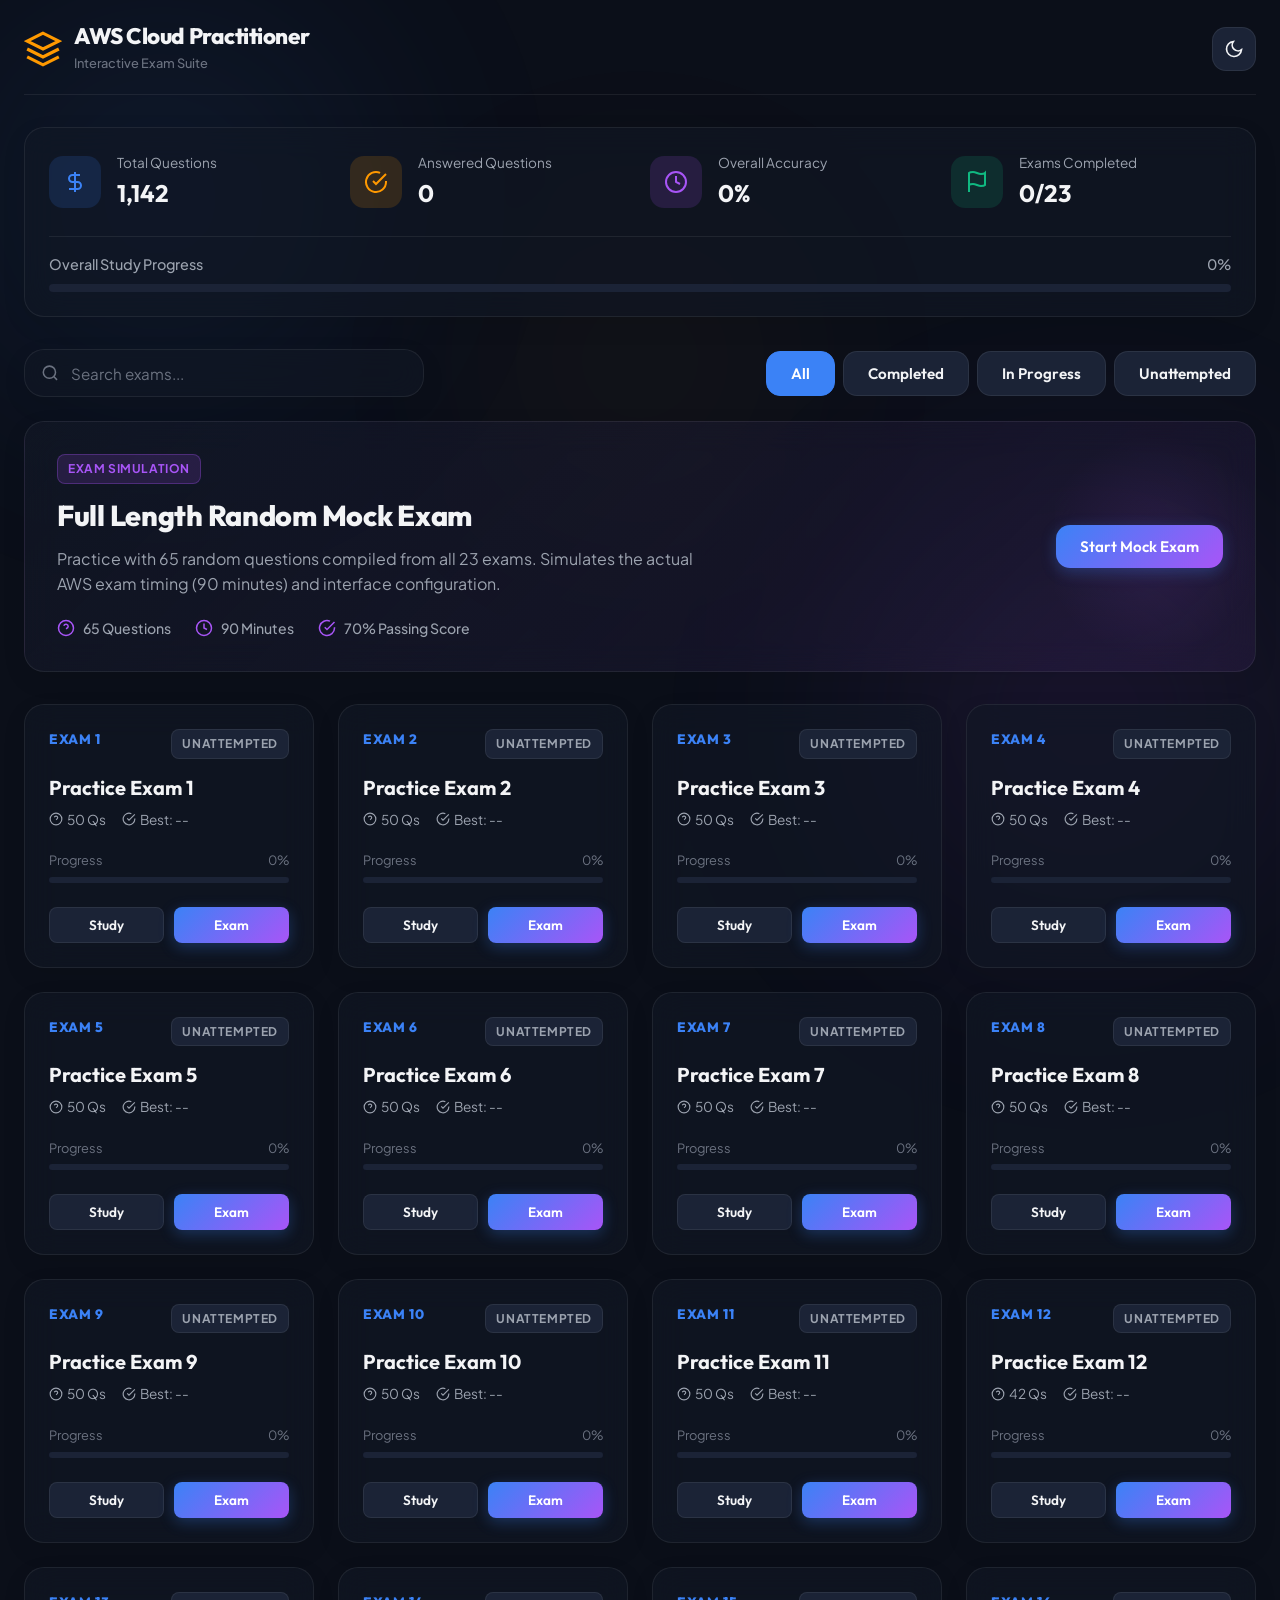
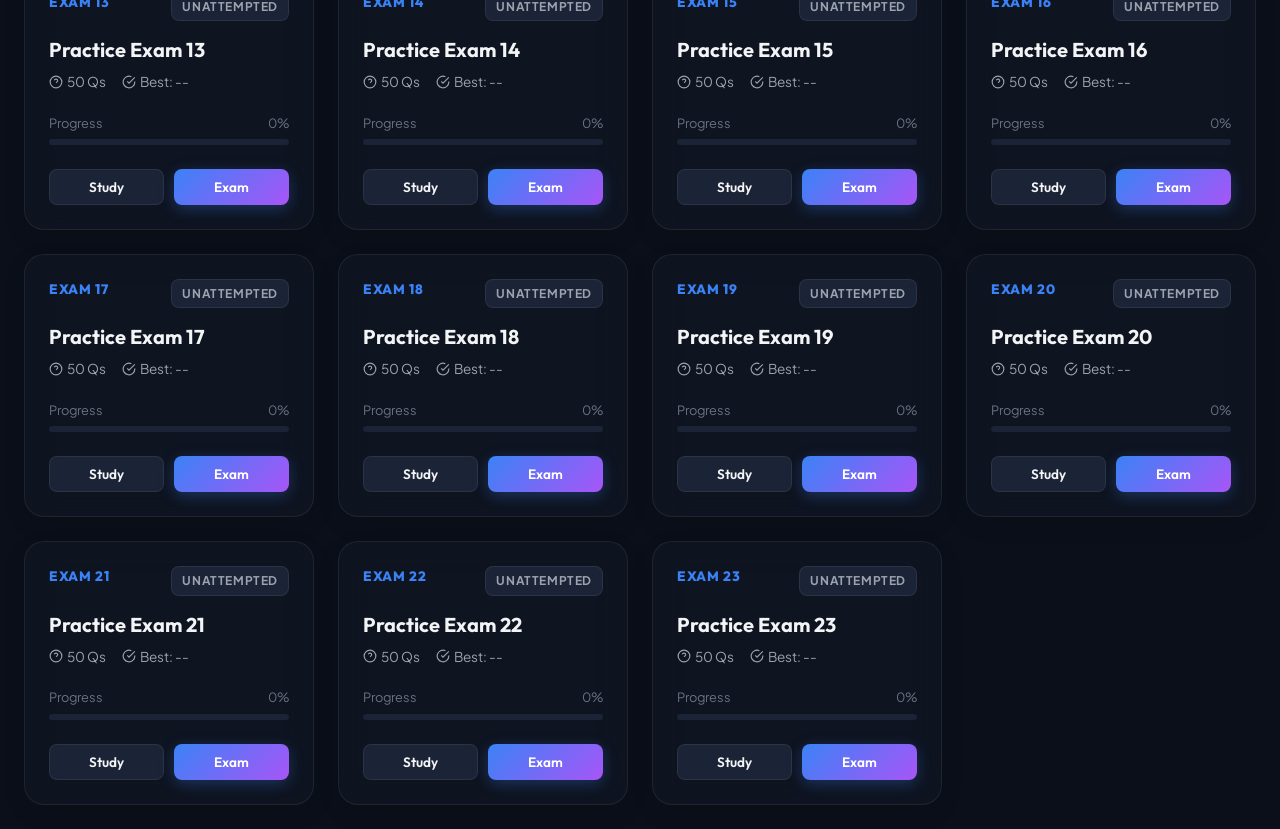
==== interactive-app/index.html @ 1d29c240 "first commit" ====
<!DOCTYPE html>
<html lang="en">
<head>
  <meta charset="UTF-8">
  <meta name="viewport" content="width=device-width, initial-scale=1.0">
  <title>AWS Cloud Practitioner Interactive Practice Exams</title>
  <link rel="preconnect" href="https://fonts.googleapis.com">
  <link rel="preconnect" href="https://fonts.gstatic.com" crossorigin>
  <link href="https://fonts.googleapis.com/css2?family=Plus+Jakarta+Sans:wght@300;400;500;600;700;800&family=Outfit:wght@300;400;500;600;700;800&display=swap" rel="stylesheet">
  <link rel="stylesheet" href="style.css">
</head>
<body class="dark-theme">
  <!-- Dynamic Gradient Background Effects -->
  <div class="bg-glow bg-glow-1"></div>
  <div class="bg-glow bg-glow-2"></div>
  <div class="bg-glow bg-glow-3"></div>

  <!-- Main Container -->
  <div class="app-container">
    
    <!-- HEADER -->
    <header class="app-header">
      <div class="header-logo" id="header-logo-btn">
        <svg class="logo-icon" viewBox="0 0 24 24" fill="none" stroke="currentColor" stroke-width="2">
          <path d="M12 2L2 7l10 5 10-5-10-5zM2 17l10 5 10-5M2 12l10 5 10-5"/>
        </svg>
        <div class="logo-text">
          <h1>AWS Cloud Practitioner</h1>
          <span>Interactive Exam Suite</span>
        </div>
      </div>

      <div class="header-controls">
        <button id="theme-toggle" class="btn-icon" aria-label="Toggle Theme">
          <svg class="sun-icon" viewBox="0 0 24 24" fill="none" stroke="currentColor" stroke-width="2">
            <circle cx="12" cy="12" r="5"></circle>
            <line x1="12" y1="1" x2="12" y2="3"></line>
            <line x1="12" y1="21" x2="12" y2="23"></line>
            <line x1="4.22" y1="4.22" x2="5.64" y2="5.64"></line>
            <line x1="18.36" y1="18.36" x2="19.78" y2="19.78"></line>
            <line x1="1" y1="12" x2="3" y2="12"></line>
            <line x1="21" y1="12" x2="23" y2="12"></line>
            <line x1="4.22" y1="19.78" x2="5.64" y2="18.36"></line>
            <line x1="18.36" y1="5.64" x2="19.78" y2="4.22"></line>
          </svg>
          <svg class="moon-icon" viewBox="0 0 24 24" fill="none" stroke="currentColor" stroke-width="2">
            <path d="M21 12.79A9 9 0 1 1 11.21 3 7 7 0 0 0 21 12.79z"></path>
          </svg>
        </button>
      </div>
    </header>

    <!-- DASHBOARD VIEW -->
    <main id="dashboard-view" class="view-panel active">
      <!-- Global Progress & Stats -->
      <section class="stats-overview glass-panel">
        <div class="stats-grid">
          <div class="stat-card">
            <div class="stat-icon-wrapper blue">
              <svg viewBox="0 0 24 24" fill="none" stroke="currentColor" stroke-width="2">
                <path d="M12 2v20M17 5H9.5a3.5 3.5 0 0 0 0 7h5a3.5 3.5 0 0 1 0 7H6"/>
              </svg>
            </div>
            <div class="stat-info">
              <span class="stat-label">Total Questions</span>
              <span class="stat-value" id="global-total-questions">1,142</span>
            </div>
          </div>

          <div class="stat-card">
            <div class="stat-icon-wrapper orange">
              <svg viewBox="0 0 24 24" fill="none" stroke="currentColor" stroke-width="2">
                <path d="M22 11.08V12a10 10 0 1 1-5.93-9.14"></path>
                <polyline points="22 4 12 14.01 9 11.01"></polyline>
              </svg>
            </div>
            <div class="stat-info">
              <span class="stat-label">Answered Questions</span>
              <span class="stat-value" id="global-answered-questions">0</span>
            </div>
          </div>

          <div class="stat-card">
            <div class="stat-icon-wrapper purple">
              <svg viewBox="0 0 24 24" fill="none" stroke="currentColor" stroke-width="2">
                <circle cx="12" cy="12" r="10"></circle>
                <polyline points="12 6 12 12 16 14"></polyline>
              </svg>
            </div>
            <div class="stat-info">
              <span class="stat-label">Overall Accuracy</span>
              <span class="stat-value" id="global-accuracy">0%</span>
            </div>
          </div>

          <div class="stat-card">
            <div class="stat-icon-wrapper green">
              <svg viewBox="0 0 24 24" fill="none" stroke="currentColor" stroke-width="2">
                <path d="M4 15s1-1 4-1 5 2 8 2 4-1 4-1V3s-1 1-4 1-5-2-8-2-4 1-4 1z"></path>
                <line x1="4" y1="22" x2="4" y2="15"></line>
              </svg>
            </div>
            <div class="stat-info">
              <span class="stat-label">Exams Completed</span>
              <span class="stat-value" id="global-completed-exams">0/23</span>
            </div>
          </div>
        </div>

        <div class="progress-bar-container">
          <div class="progress-info">
            <span>Overall Study Progress</span>
            <span id="global-progress-percent">0%</span>
          </div>
          <div class="progress-track">
            <div class="progress-fill" id="global-progress-fill" style="width: 0%"></div>
          </div>
        </div>
      </section>

      <!-- Search & Filter Controls -->
      <section class="dashboard-controls">
        <div class="search-box glass-panel">
          <svg class="search-icon" viewBox="0 0 24 24" fill="none" stroke="currentColor" stroke-width="2">
            <circle cx="11" cy="11" r="8"></circle>
            <line x1="21" y1="21" x2="16.65" y2="16.65"></line>
          </svg>
          <input type="text" id="exam-search" placeholder="Search exams...">
        </div>
        <div class="filter-actions">
          <button class="btn btn-secondary active" data-filter="all">All</button>
          <button class="btn btn-secondary" data-filter="completed">Completed</button>
          <button class="btn btn-secondary" data-filter="in-progress">In Progress</button>
          <button class="btn btn-secondary" data-filter="unattempted">Unattempted</button>
        </div>
      </section>

      <!-- Mock Exam / Custom Exam Panel -->
      <section class="mock-exam-banner glass-panel">
        <div class="mock-content">
          <span class="badge badge-accent">EXAM SIMULATION</span>
          <h2>Full Length Random Mock Exam</h2>
          <p>Practice with 65 random questions compiled from all 23 exams. Simulates the actual AWS exam timing (90 minutes) and interface configuration.</p>
          <div class="mock-details">
            <div class="detail-item">
              <svg viewBox="0 0 24 24" fill="none" stroke="currentColor" stroke-width="2">
                <circle cx="12" cy="12" r="10"></circle>
                <path d="M9.09 9a3 3 0 0 1 5.83 1c0 2-3 3-3 3"></path>
                <line x1="12" y1="17" x2="12.01" y2="17"></line>
              </svg>
              <span>65 Questions</span>
            </div>
            <div class="detail-item">
              <svg viewBox="0 0 24 24" fill="none" stroke="currentColor" stroke-width="2">
                <circle cx="12" cy="12" r="10"></circle>
                <polyline points="12 6 12 12 16 14"></polyline>
              </svg>
              <span>90 Minutes</span>
            </div>
            <div class="detail-item">
              <svg viewBox="0 0 24 24" fill="none" stroke="currentColor" stroke-width="2">
                <path d="M22 11.08V12a10 10 0 1 1-5.93-9.14"></path>
                <polyline points="22 4 12 14.01 9 11.01"></polyline>
              </svg>
              <span>70% Passing Score</span>
            </div>
          </div>
        </div>
        <div class="mock-actions">
          <button class="btn btn-primary btn-glow" id="start-mock-btn">Start Mock Exam</button>
        </div>
      </section>

      <!-- Exam Cards Grid -->
      <section class="exams-grid" id="exams-grid-container">
        <!-- Injected via JavaScript -->
      </section>
    </main>

    <!-- EXAM WORKSPACE VIEW -->
    <main id="exam-view" class="view-panel">
      <div class="workspace-layout">
        
        <!-- Sidebar Navigation -->
        <aside class="workspace-sidebar glass-panel">
          <div class="sidebar-header">
            <h3>Questions</h3>
            <span class="progress-fraction" id="nav-progress-fraction">1 / 50</span>
          </div>
          <div class="nav-bubbles-container" id="nav-bubbles-grid">
            <!-- Bubbles injected via JavaScript -->
          </div>
          <div class="sidebar-legend">
            <div class="legend-item"><span class="bullet legend-unattempted"></span> Unattempted</div>
            <div class="legend-item"><span class="bullet legend-current"></span> Current</div>
            <div class="legend-item"><span class="bullet legend-answered"></span> Answered</div>
            <div class="legend-item"><span class="bullet legend-flagged"></span> Flagged</div>
          </div>
        </aside>

        <!-- Main Workspace Panel -->
        <section class="workspace-main">
          <!-- Top Panel Control -->
          <div class="workspace-header glass-panel">
            <div class="header-left">
              <button class="btn btn-secondary btn-icon-text" id="exit-exam-btn">
                <svg viewBox="0 0 24 24" fill="none" stroke="currentColor" stroke-width="2">
                  <path d="M19 12H5M12 19l-7-7 7-7"/>
                </svg>
                <span>Dashboard</span>
              </button>
              <h2 id="active-exam-title">Practice Exam 1</h2>
              <span class="badge" id="active-mode-badge">Study Mode</span>
            </div>
            
            <div class="header-right">
              <div class="timer-box" id="exam-timer-box">
                <svg viewBox="0 0 24 24" fill="none" stroke="currentColor" stroke-width="2" class="timer-icon">
                  <circle cx="12" cy="12" r="10"></circle>
                  <polyline points="12 6 12 12 16 14"></polyline>
                </svg>
                <span id="exam-timer">--:--</span>
              </div>
              <button class="btn btn-accent" id="submit-exam-btn">Submit Exam</button>
            </div>
          </div>

          <!-- Question Card -->
          <div class="question-container" id="question-card">
            <!-- Question Content injected via JavaScript -->
          </div>

          <!-- Bottom Control Bar -->
          <div class="workspace-footer glass-panel">
            <div class="footer-left">
              <button class="btn btn-secondary btn-icon-text" id="prev-btn">
                <svg viewBox="0 0 24 24" fill="none" stroke="currentColor" stroke-width="2">
                  <polyline points="15 18 9 12 15 6"></polyline>
                </svg>
                <span>Previous</span>
              </button>
              <button class="btn btn-secondary btn-icon-text" id="flag-btn">
                <svg viewBox="0 0 24 24" fill="none" stroke="currentColor" stroke-width="2" class="flag-icon">
                  <path d="M4 15s1-1 4-1 5 2 8 2 4-1 4-1V3s-1 1-4 1-5-2-8-2-4 1-4 1z"></path>
                  <line x1="4" y1="22" x2="4" y2="15"></line>
                </svg>
                <span>Flag for Review</span>
              </button>
            </div>

            <div class="footer-center">
              <button class="btn btn-secondary" id="study-check-btn">Check Answer</button>
            </div>

            <div class="footer-right">
              <button class="btn btn-secondary btn-icon-text" id="next-btn">
                <span>Next</span>
                <svg viewBox="0 0 24 24" fill="none" stroke="currentColor" stroke-width="2">
                  <polyline points="9 18 15 12 9 6"></polyline>
                </svg>
              </button>
            </div>
          </div>
        </section>

      </div>
    </main>

    <!-- RESULTS VIEW -->
    <main id="results-view" class="view-panel">
      <div class="results-layout">
        
        <!-- Score Dashboard -->
        <section class="results-dashboard glass-panel">
          <div class="score-circle-wrapper">
            <svg class="progress-ring" viewBox="0 0 160 160">
              <circle class="progress-ring-circle-bg" cx="80" cy="80" r="70" stroke-width="12"></circle>
              <circle class="progress-ring-circle-fill" id="results-score-ring" cx="80" cy="80" r="70" stroke-width="12"></circle>
            </svg>
            <div class="score-circle-text">
              <span id="results-percentage">0%</span>
              <span class="score-label">Score</span>
            </div>
          </div>

          <div class="result-verdict" id="results-verdict">
            Passed
          </div>

          <div class="results-stats-grid">
            <div class="r-stat-item">
              <span class="r-stat-val" id="results-correct">0</span>
              <span class="r-stat-lbl">Correct</span>
            </div>
            <div class="r-stat-item">
              <span class="r-stat-val" id="results-incorrect">0</span>
              <span class="r-stat-lbl">Incorrect</span>
            </div>
            <div class="r-stat-item">
              <span class="r-stat-val" id="results-skipped">0</span>
              <span class="r-stat-lbl">Skipped</span>
            </div>
            <div class="r-stat-item">
              <span class="r-stat-val" id="results-time">00:00</span>
              <span class="r-stat-lbl">Time Taken</span>
            </div>
          </div>

          <div class="results-actions">
            <button class="btn btn-primary" id="retry-exam-btn">Retry Exam</button>
            <button class="btn btn-secondary" id="results-dashboard-btn">Back to Dashboard</button>
          </div>
        </section>

        <!-- Detailed Review List -->
        <section class="results-review glass-panel">
          <div class="review-header">
            <h3>Detailed Review</h3>
            <div class="review-filters">
              <button class="btn btn-secondary btn-sm active" data-review-filter="all">All</button>
              <button class="btn btn-secondary btn-sm" data-review-filter="correct">Correct</button>
              <button class="btn btn-secondary btn-sm" data-review-filter="incorrect">Incorrect</button>
              <button class="btn btn-secondary btn-sm" data-review-filter="flagged">Flagged</button>
            </div>
          </div>

          <div class="review-list" id="results-review-list">
            <!-- Review items injected via JavaScript -->
          </div>
        </section>

      </div>
    </main>

  </div>

  <!-- Exit Confirmation Modal -->
  <div class="modal-overlay" id="exit-modal">
    <div class="modal-content glass-panel">
      <h3>Exit Active Exam?</h3>
      <p>Are you sure you want to exit? In <strong>Exam Mode</strong>, your current progress will be lost. In <strong>Study Mode</strong>, your answers are saved.</p>
      <div class="modal-buttons">
        <button class="btn btn-secondary" id="exit-cancel-btn">Cancel</button>
        <button class="btn btn-accent" id="exit-confirm-btn">Yes, Exit</button>
      </div>
    </div>
  </div>

  <!-- Scripts -->
  <script src="exams_data.js"></script>
  <script src="app.js"></script>
</body>
</html>
---- interactive-app/style.css ----
/* ==========================================================================
   CSS Custom Variables & Theme definitions
   ========================================================================== */
:root {
  /* Fonts */
  --font-title: 'Outfit', 'Plus Jakarta Sans', sans-serif;
  --font-body: 'Plus Jakarta Sans', system-ui, sans-serif;

  /* Transitions */
  --transition-fast: 0.2s cubic-bezier(0.4, 0, 0.2, 1);
  --transition-normal: 0.3s cubic-bezier(0.4, 0, 0.2, 1);
  --transition-slow: 0.5s cubic-bezier(0.4, 0, 0.2, 1);

  /* Radius */
  --radius-sm: 8px;
  --radius-md: 14px;
  --radius-lg: 20px;
  --radius-xl: 30px;
  --radius-round: 50%;

  /* Shadow */
  --shadow-sm: 0 2px 8px rgba(0, 0, 0, 0.05);
  --shadow-md: 0 8px 24px rgba(0, 0, 0, 0.08);
  --shadow-lg: 0 16px 40px rgba(0, 0, 0, 0.12);
}

/* Dark Theme (Default) */
.dark-theme {
  --bg-primary: #0b0f19;
  --bg-secondary: #121826;
  --bg-tertiary: #1b2336;
  
  --text-primary: #f3f4f6;
  --text-secondary: #9ca3af;
  --text-muted: #6b7280;

  --accent-color: #3b82f6;
  --accent-color-rgb: 59, 130, 246;
  --accent-glow: rgba(59, 130, 246, 0.15);
  
  --accent-secondary: #a855f7;
  --accent-secondary-rgb: 168, 85, 247;
  
  --accent-orange: #ff9900; /* AWS Orange */
  
  --color-correct: #10b981;
  --color-correct-bg: rgba(16, 185, 129, 0.15);
  --color-incorrect: #ef4444;
  --color-incorrect-bg: rgba(239, 68, 68, 0.15);
  --color-flagged: #f59e0b;
  --color-flagged-bg: rgba(245, 158, 11, 0.15);

  --card-bg: rgba(18, 24, 38, 0.6);
  --card-bg-rgb: 18, 24, 38;
  --border-color: rgba(255, 255, 255, 0.07);
  --border-rgb: 255, 255, 255;
  
  --glass-blur: 16px;
}

/* Light Theme */
.light-theme {
  --bg-primary: #f5f7fb;
  --bg-secondary: #ffffff;
  --bg-tertiary: #eef2f6;
  
  --text-primary: #1f2937;
  --text-secondary: #4b5563;
  --text-muted: #9ca3af;

  --accent-color: #2563eb;
  --accent-color-rgb: 37, 99, 235;
  --accent-glow: rgba(37, 99, 235, 0.1);
  
  --accent-secondary: #7c3aed;
  --accent-secondary-rgb: 124, 58, 237;

  --accent-orange: #e47911;
  
  --color-correct: #059669;
  --color-correct-bg: rgba(5, 150, 105, 0.1);
  --color-incorrect: #dc2626;
  --color-incorrect-bg: rgba(220, 38, 38, 0.1);
  --color-flagged: #d97706;
  --color-flagged-bg: rgba(217, 119, 6, 0.1);

  --card-bg: rgba(255, 255, 255, 0.7);
  --card-bg-rgb: 255, 255, 255;
  --border-color: rgba(0, 0, 0, 0.07);
  --border-rgb: 0, 0, 0;
  
  --glass-blur: 12px;
}

/* ==========================================================================
   Reset & Base Styles
   ========================================================================== */
* {
  margin: 0;
  padding: 0;
  box-sizing: border-box;
}

body {
  font-family: var(--font-body);
  background-color: var(--bg-primary);
  color: var(--text-primary);
  line-height: 1.6;
  overflow-x: hidden;
  transition: background-color var(--transition-normal), color var(--transition-normal);
  min-height: 100vh;
}

button, input, select, textarea {
  font-family: inherit;
  color: inherit;
}

/* Background Glow Effects */
.bg-glow {
  position: fixed;
  border-radius: var(--radius-round);
  filter: blur(120px);
  z-index: -1;
  opacity: 0.12;
  pointer-events: none;
  transition: opacity var(--transition-slow);
}

.dark-theme .bg-glow {
  opacity: 0.18;
}

.bg-glow-1 {
  width: 45vw;
  height: 45vw;
  top: -10%;
  left: -10%;
  background: radial-gradient(circle, rgba(var(--accent-color-rgb), 0.8) 0%, rgba(0,0,0,0) 70%);
}

.bg-glow-2 {
  width: 50vw;
  height: 50vw;
  bottom: -15%;
  right: -10%;
  background: radial-gradient(circle, rgba(var(--accent-secondary-rgb), 0.8) 0%, rgba(0,0,0,0) 70%);
}

.bg-glow-3 {
  width: 35vw;
  height: 35vw;
  top: 40%;
  left: 50%;
  transform: translate(-50%, -50%);
  background: radial-gradient(circle, rgba(255, 153, 0, 0.4) 0%, rgba(0,0,0,0) 70%);
}

/* Scrollbar Styles */
::-webkit-scrollbar {
  width: 8px;
  height: 8px;
}

::-webkit-scrollbar-track {
  background: var(--bg-primary);
}

::-webkit-scrollbar-thumb {
  background: var(--text-muted);
  border-radius: var(--radius-sm);
}

::-webkit-scrollbar-thumb:hover {
  background: var(--text-secondary);
}

/* Glassmorphism Panel Helper */
.glass-panel {
  background: var(--card-bg);
  backdrop-filter: blur(var(--glass-blur));
  -webkit-backdrop-filter: blur(var(--glass-blur));
  border: 1px solid var(--border-color);
  border-radius: var(--radius-lg);
  box-shadow: var(--shadow-md);
  transition: transform var(--transition-normal), box-shadow var(--transition-normal), background var(--transition-normal), border var(--transition-normal);
}

/* ==========================================================================
   UI Components: Buttons, Badges, Modals
   ========================================================================== */
.btn {
  display: inline-flex;
  align-items: center;
  justify-content: center;
  padding: 12px 24px;
  font-family: var(--font-title);
  font-weight: 600;
  font-size: 0.95rem;
  border-radius: var(--radius-md);
  border: 1px solid transparent;
  cursor: pointer;
  transition: all var(--transition-fast);
  gap: 8px;
  text-decoration: none;
  user-select: none;
}

.btn-sm {
  padding: 8px 16px;
  font-size: 0.85rem;
  border-radius: var(--radius-sm);
}

.btn-primary {
  background: linear-gradient(135deg, var(--accent-color) 0%, var(--accent-secondary) 100%);
  color: #ffffff;
  border: none;
  box-shadow: 0 4px 15px rgba(var(--accent-color-rgb), 0.3);
}

.btn-primary:hover {
  transform: translateY(-2px);
  box-shadow: 0 8px 25px rgba(var(--accent-color-rgb), 0.45);
}

.btn-primary:active {
  transform: translateY(0);
}

.btn-secondary {
  background-color: var(--bg-tertiary);
  color: var(--text-primary);
  border: 1px solid var(--border-color);
}

.btn-secondary:hover {
  background-color: rgba(var(--border-rgb), 0.05);
  border-color: var(--text-secondary);
}

.btn-accent {
  background-color: var(--accent-orange);
  color: #ffffff;
}

.btn-accent:hover {
  background-color: #e08800;
  transform: translateY(-1px);
}

.btn-glow {
  position: relative;
}
.btn-glow::after {
  content: '';
  position: absolute;
  top: -2px; left: -2px; right: -2px; bottom: -2px;
  background: inherit;
  border-radius: inherit;
  z-index: -1;
  filter: blur(8px);
  opacity: 0;
  transition: opacity var(--transition-fast);
}
.btn-glow:hover::after {
  opacity: 0.6;
}

.btn-icon {
  width: 44px;
  height: 44px;
  border-radius: var(--radius-md);
  background-color: var(--bg-tertiary);
  border: 1px solid var(--border-color);
  color: var(--text-primary);
  cursor: pointer;
  display: flex;
  align-items: center;
  justify-content: center;
  transition: all var(--transition-fast);
}
.btn-icon:hover {
  background-color: rgba(var(--border-rgb), 0.05);
  border-color: var(--text-secondary);
  transform: translateY(-1px);
}
.btn-icon svg {
  width: 20px;
  height: 20px;
}

.btn-icon-text svg {
  width: 18px;
  height: 18px;
}

.badge {
  display: inline-flex;
  align-items: center;
  padding: 4px 10px;
  font-size: 0.75rem;
  font-weight: 700;
  border-radius: var(--radius-sm);
  text-transform: uppercase;
  letter-spacing: 0.05em;
  background-color: var(--bg-tertiary);
  color: var(--text-secondary);
  border: 1px solid var(--border-color);
}

.badge-accent {
  background-color: rgba(var(--accent-secondary-rgb), 0.15);
  color: var(--accent-secondary);
  border-color: rgba(var(--accent-secondary-rgb), 0.3);
}

.badge-success {
  background-color: var(--color-correct-bg);
  color: var(--color-correct);
  border-color: rgba(16, 185, 129, 0.3);
}

/* ==========================================================================
   Layout Containers
   ========================================================================== */
.app-container {
  max-width: 1300px;
  margin: 0 auto;
  padding: 24px;
  min-height: 100vh;
  display: flex;
  flex-direction: column;
}

.app-header {
  display: flex;
  align-items: center;
  justify-content: space-between;
  margin-bottom: 32px;
  padding-bottom: 20px;
  border-bottom: 1px solid var(--border-color);
}

.header-logo {
  display: flex;
  align-items: center;
  gap: 12px;
  cursor: pointer;
}

.logo-icon {
  width: 38px;
  height: 38px;
  color: var(--accent-orange);
}

.logo-text h1 {
  font-family: var(--font-title);
  font-size: 1.4rem;
  font-weight: 800;
  line-height: 1.1;
  letter-spacing: -0.02em;
}

.logo-text span {
  font-size: 0.8rem;
  color: var(--text-muted);
  font-weight: 500;
}

.header-controls {
  display: flex;
  align-items: center;
  gap: 12px;
}

/* Theme Toggle Button Icon Controls */
.sun-icon { display: none; }
.moon-icon { display: block; }
.light-theme .sun-icon { display: block; }
.light-theme .moon-icon { display: none; }

/* View Management (Panels swapping) */
.view-panel {
  display: none;
  opacity: 0;
  transform: translateY(15px);
  transition: opacity var(--transition-normal), transform var(--transition-normal);
}

.view-panel.active {
  display: block;
  opacity: 1;
  transform: translateY(0);
}

/* ==========================================================================
   DASHBOARD VIEW
   ========================================================================== */
/* Stats Grid Overview */
.stats-overview {
  padding: 24px;
  margin-bottom: 32px;
}

.stats-grid {
  display: grid;
  grid-template-columns: repeat(auto-fit, minmax(220px, 1fr));
  gap: 20px;
  margin-bottom: 24px;
}

.stat-card {
  display: flex;
  align-items: center;
  gap: 16px;
}

.stat-icon-wrapper {
  width: 52px;
  height: 52px;
  border-radius: var(--radius-md);
  display: flex;
  align-items: center;
  justify-content: center;
}

.stat-icon-wrapper svg {
  width: 24px;
  height: 24px;
}

.stat-icon-wrapper.blue {
  background-color: rgba(59, 130, 246, 0.15);
  color: #3b82f6;
}

.stat-icon-wrapper.orange {
  background-color: rgba(255, 153, 0, 0.15);
  color: var(--accent-orange);
}

.stat-icon-wrapper.purple {
  background-color: rgba(168, 85, 247, 0.15);
  color: #a855f7;
}

.stat-icon-wrapper.green {
  background-color: rgba(16, 185, 129, 0.15);
  color: #10b981;
}

.stat-info {
  display: flex;
  flex-direction: column;
}

.stat-label {
  font-size: 0.85rem;
  color: var(--text-secondary);
}

.stat-value {
  font-family: var(--font-title);
  font-size: 1.5rem;
  font-weight: 700;
}

.progress-bar-container {
  margin-top: 12px;
  padding-top: 16px;
  border-top: 1px solid var(--border-color);
}

.progress-info {
  display: flex;
  justify-content: space-between;
  font-size: 0.9rem;
  color: var(--text-secondary);
  margin-bottom: 8px;
  font-weight: 500;
}

.progress-track {
  height: 8px;
  background-color: var(--bg-tertiary);
  border-radius: var(--radius-sm);
  overflow: hidden;
}

.progress-fill {
  height: 100%;
  background: linear-gradient(90deg, var(--accent-color) 0%, var(--accent-secondary) 100%);
  border-radius: var(--radius-sm);
  transition: width var(--transition-normal);
}

/* Dashboard Controls (Search & Filter) */
.dashboard-controls {
  display: flex;
  align-items: center;
  justify-content: space-between;
  gap: 16px;
  margin-bottom: 24px;
  flex-wrap: wrap;
}

.search-box {
  display: flex;
  align-items: center;
  padding: 0 16px;
  height: 48px;
  width: 100%;
  max-width: 400px;
}

.search-icon {
  width: 20px;
  height: 20px;
  color: var(--text-muted);
  margin-right: 12px;
}

.search-box input {
  background: none;
  border: none;
  outline: none;
  color: var(--text-primary);
  font-family: var(--font-body);
  font-size: 0.95rem;
  width: 100%;
}

.search-box input::placeholder {
  color: var(--text-muted);
}

.filter-actions {
  display: flex;
  gap: 8px;
}

.filter-actions .btn.active {
  background-color: var(--accent-color);
  color: #ffffff;
  border-color: var(--accent-color);
}

/* Mock Exam Banner */
.mock-exam-banner {
  padding: 32px;
  margin-bottom: 32px;
  display: flex;
  align-items: center;
  justify-content: space-between;
  gap: 32px;
  background: linear-gradient(135deg, rgba(var(--card-bg-rgb), 0.7) 0%, rgba(var(--accent-secondary-rgb), 0.08) 100%);
  position: relative;
  overflow: hidden;
}

.mock-exam-banner::before {
  content: '';
  position: absolute;
  top: 0; right: 0;
  width: 200px; height: 100%;
  background: radial-gradient(circle, rgba(var(--accent-secondary-rgb), 0.1) 0%, rgba(0,0,0,0) 70%);
  pointer-events: none;
}

.mock-content h2 {
  font-family: var(--font-title);
  font-size: 1.8rem;
  font-weight: 800;
  margin: 8px 0;
  letter-spacing: -0.01em;
}

.mock-content p {
  color: var(--text-secondary);
  max-width: 650px;
  margin-bottom: 20px;
}

.mock-details {
  display: flex;
  gap: 24px;
  flex-wrap: wrap;
}

.detail-item {
  display: flex;
  align-items: center;
  gap: 8px;
  font-size: 0.88rem;
  color: var(--text-secondary);
  font-weight: 500;
}

.detail-item svg {
  width: 18px;
  height: 18px;
  color: var(--accent-secondary);
}

/* Exams Cards Grid */
.exams-grid {
  display: grid;
  grid-template-columns: repeat(auto-fill, minmax(280px, 1fr));
  gap: 24px;
}

.exam-card {
  padding: 24px;
  display: flex;
  flex-direction: column;
  height: 100%;
}

.exam-card:hover {
  transform: translateY(-5px);
  box-shadow: var(--shadow-lg);
  border-color: rgba(var(--accent-color-rgb), 0.3);
}

.exam-card-header {
  display: flex;
  justify-content: space-between;
  align-items: flex-start;
  margin-bottom: 16px;
}

.exam-number {
  font-family: var(--font-title);
  font-size: 0.85rem;
  font-weight: 800;
  color: var(--accent-color);
  letter-spacing: 0.05em;
  text-transform: uppercase;
}

.exam-card h3 {
  font-family: var(--font-title);
  font-size: 1.25rem;
  font-weight: 700;
  margin-bottom: 8px;
  line-height: 1.3;
}

.exam-card-stats {
  font-size: 0.85rem;
  color: var(--text-secondary);
  margin-bottom: 20px;
  display: flex;
  gap: 16px;
}

.exam-card-stats span {
  display: flex;
  align-items: center;
  gap: 4px;
}

.exam-card-progress {
  margin-bottom: 24px;
  margin-top: auto;
}

.exam-progress-text {
  display: flex;
  justify-content: space-between;
  font-size: 0.8rem;
  color: var(--text-muted);
  margin-bottom: 6px;
}

.exam-card-actions {
  display: grid;
  grid-template-columns: 1fr 1fr;
  gap: 10px;
}

/* ==========================================================================
   EXAM WORKSPACE VIEW
   ========================================================================== */
.workspace-layout {
  display: grid;
  grid-template-columns: 280px 1fr;
  gap: 24px;
  align-items: start;
}

/* Sidebar Questions Navigation */
.workspace-sidebar {
  padding: 20px;
  max-height: calc(100vh - 120px);
  position: sticky;
  top: 24px;
  display: flex;
  flex-direction: column;
}

.sidebar-header {
  display: flex;
  justify-content: space-between;
  align-items: center;
  margin-bottom: 16px;
  padding-bottom: 12px;
  border-bottom: 1px solid var(--border-color);
}

.sidebar-header h3 {
  font-family: var(--font-title);
  font-size: 1.05rem;
  font-weight: 700;
}

.progress-fraction {
  font-size: 0.85rem;
  color: var(--text-secondary);
  font-weight: 600;
}

.nav-bubbles-container {
  display: grid;
  grid-template-columns: repeat(5, 1fr);
  gap: 8px;
  overflow-y: auto;
  padding-right: 4px;
  flex-grow: 1;
  max-height: 400px;
}

.q-bubble {
  aspect-ratio: 1;
  border-radius: var(--radius-sm);
  background-color: var(--bg-tertiary);
  border: 1px solid var(--border-color);
  color: var(--text-secondary);
  display: flex;
  align-items: center;
  justify-content: center;
  font-family: var(--font-title);
  font-size: 0.85rem;
  font-weight: 600;
  cursor: pointer;
  transition: all var(--transition-fast);
  user-select: none;
}

.q-bubble:hover {
  background-color: rgba(var(--border-rgb), 0.08);
  color: var(--text-primary);
  border-color: var(--text-secondary);
}

.q-bubble.current {
  background-color: var(--accent-color);
  color: #ffffff;
  border-color: var(--accent-color);
  box-shadow: 0 0 10px rgba(var(--accent-color-rgb), 0.4);
}

.q-bubble.answered {
  background-color: rgba(var(--accent-color-rgb), 0.15);
  color: var(--accent-color);
  border-color: rgba(var(--accent-color-rgb), 0.3);
}

.q-bubble.flagged {
  border-color: var(--color-flagged);
  background-color: var(--color-flagged-bg);
  color: var(--color-flagged);
}

/* Mixed states */
.q-bubble.answered.flagged {
  background: linear-gradient(135deg, rgba(var(--accent-color-rgb), 0.15) 0%, var(--color-flagged-bg) 100%);
  border-color: var(--color-flagged);
}

.sidebar-legend {
  margin-top: 16px;
  padding-top: 16px;
  border-top: 1px solid var(--border-color);
  display: grid;
  grid-template-columns: 1fr 1fr;
  gap: 8px;
  font-size: 0.75rem;
  color: var(--text-secondary);
}

.legend-item {
  display: flex;
  align-items: center;
  gap: 6px;
}

.bullet {
  width: 8px;
  height: 8px;
  border-radius: var(--radius-sm);
  display: inline-block;
}

.legend-unattempted { background-color: var(--bg-tertiary); border: 1px solid var(--border-color); }
.legend-current { background-color: var(--accent-color); }
.legend-answered { background-color: rgba(var(--accent-color-rgb), 0.3); }
.legend-flagged { background-color: var(--color-flagged); }

/* Main Workspace */
.workspace-main {
  display: flex;
  flex-direction: column;
  gap: 20px;
}

.workspace-header {
  padding: 16px 24px;
  display: flex;
  align-items: center;
  justify-content: space-between;
  flex-wrap: wrap;
  gap: 16px;
}

.header-left {
  display: flex;
  align-items: center;
  gap: 16px;
}

.header-left h2 {
  font-family: var(--font-title);
  font-size: 1.3rem;
  font-weight: 700;
}

.header-right {
  display: flex;
  align-items: center;
  gap: 16px;
}

.timer-box {
  display: flex;
  align-items: center;
  gap: 8px;
  font-family: var(--font-title);
  font-weight: 700;
  font-size: 1.1rem;
  padding: 8px 16px;
  background-color: var(--bg-tertiary);
  border: 1px solid var(--border-color);
  border-radius: var(--radius-md);
}

.timer-icon {
  width: 18px;
  height: 18px;
  color: var(--accent-color);
}

.timer-icon.warning {
  color: var(--color-incorrect);
  animation: pulse 1s infinite alternate;
}

@keyframes pulse {
  0% { transform: scale(1); }
  100% { transform: scale(1.1); }
}

/* Question Container & Choices */
.question-container {
  padding: 32px;
  background: var(--card-bg);
  backdrop-filter: blur(var(--glass-blur));
  -webkit-backdrop-filter: blur(var(--glass-blur));
  border: 1px solid var(--border-color);
  border-radius: var(--radius-lg);
  box-shadow: var(--shadow-md);
  display: flex;
  flex-direction: column;
  gap: 24px;
  min-height: 380px;
}

.q-text {
  font-size: 1.15rem;
  font-weight: 600;
  white-space: pre-line;
  line-height: 1.5;
}

.choices-list {
  display: flex;
  flex-direction: column;
  gap: 12px;
}

.choice-item {
  display: flex;
  align-items: center;
  padding: 16px 20px;
  background-color: var(--bg-tertiary);
  border: 1px solid var(--border-color);
  border-radius: var(--radius-md);
  cursor: pointer;
  transition: all var(--transition-fast);
  text-align: left;
  user-select: none;
  font-family: var(--font-body);
  font-size: 0.95rem;
  gap: 16px;
  color: var(--text-primary);
}

.choice-item:hover {
  background-color: rgba(var(--border-rgb), 0.03);
  border-color: var(--text-secondary);
}

.choice-letter {
  width: 32px;
  height: 32px;
  border-radius: var(--radius-sm);
  background-color: var(--bg-primary);
  border: 1px solid var(--border-color);
  display: flex;
  align-items: center;
  justify-content: center;
  font-family: var(--font-title);
  font-weight: 700;
  font-size: 0.9rem;
  color: var(--text-secondary);
  transition: all var(--transition-fast);
  flex-shrink: 0;
}

.choice-item:hover .choice-letter {
  border-color: var(--text-secondary);
  color: var(--text-primary);
}

.choice-item.selected {
  border-color: var(--accent-color);
  background-color: rgba(var(--accent-color-rgb), 0.05);
}

.choice-item.selected .choice-letter {
  background-color: var(--accent-color);
  color: #ffffff;
  border-color: var(--accent-color);
}

/* Feedback/Explanation Styles (Study Mode & Review) */
.feedback-box {
  padding: 20px;
  border-radius: var(--radius-md);
  margin-top: 12px;
  animation: slideDown 0.3s cubic-bezier(0.4, 0, 0.2, 1) forwards;
}

@keyframes slideDown {
  0% { opacity: 0; transform: translateY(-10px); }
  100% { opacity: 1; transform: translateY(0); }
}

.feedback-box.correct {
  background-color: var(--color-correct-bg);
  border: 1px solid rgba(16, 185, 129, 0.2);
}

.feedback-box.incorrect {
  background-color: var(--color-incorrect-bg);
  border: 1px solid rgba(239, 68, 68, 0.2);
}

.feedback-header {
  display: flex;
  align-items: center;
  gap: 8px;
  font-family: var(--font-title);
  font-weight: 700;
  font-size: 1.05rem;
  margin-bottom: 8px;
}

.feedback-box.correct .feedback-header { color: var(--color-correct); }
.feedback-box.incorrect .feedback-header { color: var(--color-incorrect); }

.feedback-body {
  font-size: 0.92rem;
  color: var(--text-primary);
}

.feedback-body a {
  color: var(--accent-color);
  text-decoration: none;
  font-weight: 600;
  word-break: break-all;
}
.feedback-body a:hover {
  text-decoration: underline;
}

/* Study mode checked options colors */
.choice-item.correct-answer {
  border-color: var(--color-correct);
  background-color: rgba(16, 185, 129, 0.06);
}
.choice-item.correct-answer .choice-letter {
  background-color: var(--color-correct);
  color: #ffffff;
  border-color: var(--color-correct);
}

.choice-item.incorrect-selection {
  border-color: var(--color-incorrect);
  background-color: rgba(239, 68, 68, 0.06);
}
.choice-item.incorrect-selection .choice-letter {
  background-color: var(--color-incorrect);
  color: #ffffff;
  border-color: var(--color-incorrect);
}

/* Workspace Footer */
.workspace-footer {
  padding: 16px 24px;
  display: flex;
  align-items: center;
  justify-content: space-between;
}

.footer-left, .footer-right {
  display: flex;
  gap: 12px;
}

.flag-icon.flagged {
  fill: var(--color-flagged);
  color: var(--color-flagged);
}

/* ==========================================================================
   RESULTS VIEW
   ========================================================================== */
.results-layout {
  display: grid;
  grid-template-columns: 360px 1fr;
  gap: 24px;
  align-items: start;
}

.results-dashboard {
  padding: 32px 24px;
  display: flex;
  flex-direction: column;
  align-items: center;
  text-align: center;
}

.score-circle-wrapper {
  position: relative;
  width: 160px;
  height: 160px;
  margin-bottom: 20px;
}

.progress-ring {
  transform: rotate(-90deg);
}

.progress-ring-circle-bg {
  fill: none;
  stroke: var(--bg-tertiary);
}

.progress-ring-circle-fill {
  fill: none;
  stroke: url(#scoreGradient); /* Defined programmatically or falls back to var */
  stroke-linecap: round;
  stroke-dasharray: 439.8; /* 2 * PI * r (r=70) */
  stroke-dashoffset: 439.8;
  transition: stroke-dashoffset 1.5s cubic-bezier(0.4, 0, 0.2, 1);
}

.score-circle-text {
  position: absolute;
  top: 50%; left: 50%;
  transform: translate(-50%, -50%);
  display: flex;
  flex-direction: column;
  align-items: center;
}

#results-percentage {
  font-family: var(--font-title);
  font-size: 2.2rem;
  font-weight: 800;
  line-height: 1;
}

.score-label {
  font-size: 0.8rem;
  color: var(--text-secondary);
  text-transform: uppercase;
  letter-spacing: 0.05em;
  font-weight: 600;
  margin-top: 2px;
}

.result-verdict {
  font-family: var(--font-title);
  font-size: 1.6rem;
  font-weight: 800;
  margin-bottom: 24px;
  letter-spacing: -0.01em;
}

.result-verdict.pass { color: var(--color-correct); }
.result-verdict.fail { color: var(--color-incorrect); }

.results-stats-grid {
  display: grid;
  grid-template-columns: 1fr 1fr;
  gap: 16px;
  width: 100%;
  margin-bottom: 32px;
  padding: 20px;
  background-color: var(--bg-primary);
  border-radius: var(--radius-md);
  border: 1px solid var(--border-color);
}

.r-stat-item {
  display: flex;
  flex-direction: column;
}

.r-stat-val {
  font-family: var(--font-title);
  font-size: 1.3rem;
  font-weight: 700;
}

.r-stat-lbl {
  font-size: 0.75rem;
  color: var(--text-secondary);
}

.results-actions {
  display: flex;
  flex-direction: column;
  gap: 12px;
  width: 100%;
}

.results-actions .btn {
  width: 100%;
}

/* Detailed Review Panel */
.results-review {
  padding: 24px;
  max-height: calc(100vh - 120px);
  display: flex;
  flex-direction: column;
}

.review-header {
  display: flex;
  justify-content: space-between;
  align-items: center;
  margin-bottom: 20px;
  padding-bottom: 16px;
  border-bottom: 1px solid var(--border-color);
  flex-wrap: wrap;
  gap: 12px;
}

.review-header h3 {
  font-family: var(--font-title);
  font-size: 1.2rem;
  font-weight: 700;
}

.review-filters {
  display: flex;
  gap: 6px;
}

.review-filters .btn-sm.active {
  background-color: var(--accent-color);
  color: #ffffff;
  border-color: var(--accent-color);
}

.review-list {
  overflow-y: auto;
  display: flex;
  flex-direction: column;
  gap: 20px;
  padding-right: 8px;
  flex-grow: 1;
}

.review-item {
  padding: 20px;
  border-radius: var(--radius-md);
  background-color: var(--bg-tertiary);
  border: 1px solid var(--border-color);
  display: flex;
  flex-direction: column;
  gap: 14px;
}

.review-item-header {
  display: flex;
  justify-content: space-between;
  align-items: flex-start;
  gap: 12px;
}

.review-q-num {
  font-family: var(--font-title);
  font-weight: 700;
  font-size: 0.95rem;
  color: var(--accent-color);
}

.review-badge {
  font-size: 0.7rem;
  font-weight: 700;
  padding: 3px 8px;
  border-radius: 4px;
  text-transform: uppercase;
}

.review-badge.correct { background-color: var(--color-correct-bg); color: var(--color-correct); }
.review-badge.incorrect { background-color: var(--color-incorrect-bg); color: var(--color-incorrect); }
.review-badge.skipped { background-color: rgba(var(--border-rgb), 0.08); color: var(--text-muted); }

.review-choice-summary {
  display: grid;
  grid-template-columns: 1fr 1fr;
  gap: 16px;
  font-size: 0.88rem;
  padding: 12px;
  background-color: var(--bg-primary);
  border-radius: var(--radius-sm);
  border: 1px solid var(--border-color);
}

.choice-summary-col {
  display: flex;
  flex-direction: column;
  gap: 4px;
}

.choice-summary-label {
  font-size: 0.75rem;
  color: var(--text-muted);
  font-weight: 600;
}

.choice-summary-val {
  font-weight: 600;
}

.review-item .feedback-box {
  margin-top: 0;
}

/* ==========================================================================
   Modals & Overlays
   ========================================================================== */
.modal-overlay {
  position: fixed;
  top: 0; left: 0; right: 0; bottom: 0;
  background-color: rgba(0, 0, 0, 0.6);
  backdrop-filter: blur(8px);
  z-index: 100;
  display: flex;
  align-items: center;
  justify-content: center;
  opacity: 0;
  pointer-events: none;
  transition: opacity var(--transition-normal);
}

.modal-overlay.active {
  opacity: 1;
  pointer-events: auto;
}

.modal-content {
  width: 90%;
  max-width: 450px;
  padding: 32px;
  display: flex;
  flex-direction: column;
  gap: 16px;
  transform: scale(0.9);
  transition: transform var(--transition-normal);
}

.modal-overlay.active .modal-content {
  transform: scale(1);
}

.modal-content h3 {
  font-family: var(--font-title);
  font-size: 1.35rem;
  font-weight: 800;
}

.modal-content p {
  color: var(--text-secondary);
  font-size: 0.95rem;
}

.modal-buttons {
  display: grid;
  grid-template-columns: 1fr 1fr;
  gap: 12px;
  margin-top: 8px;
}

/* ==========================================================================
   Responsive Design & Media Queries
   ========================================================================== */
@media (max-width: 1024px) {
  .workspace-layout {
    grid-template-columns: 1fr;
  }
  
  .workspace-sidebar {
    position: static;
    max-height: none;
  }
  
  .nav-bubbles-container {
    grid-template-columns: repeat(10, 1fr);
    max-height: 150px;
  }

  .results-layout {
    grid-template-columns: 1fr;
  }
  
  .results-review {
    max-height: none;
  }
}

@media (max-width: 768px) {
  .app-container {
    padding: 16px;
  }

  .app-header {
    margin-bottom: 24px;
  }

  .mock-exam-banner {
    padding: 24px;
    flex-direction: column;
    align-items: stretch;
    gap: 20px;
  }

  .mock-actions .btn {
    width: 100%;
  }

  .workspace-header {
    padding: 16px;
  }
  
  .question-container {
    padding: 20px;
  }

  .workspace-footer {
    padding: 16px;
    flex-wrap: wrap;
    gap: 12px;
  }

  .footer-center {
    order: -1;
    width: 100%;
  }
  
  .footer-center .btn {
    width: 100%;
  }

  .footer-left, .footer-right {
    width: calc(50% - 6px);
  }
  
  .footer-left .btn, .footer-right .btn {
    width: 100%;
  }
  
  .nav-bubbles-container {
    grid-template-columns: repeat(8, 1fr);
  }
}

@media (max-width: 480px) {
  .nav-bubbles-container {
    grid-template-columns: repeat(6, 1fr);
  }

  .logo-text h1 {
    font-size: 1.1rem;
  }

  .logo-text span {
    font-size: 0.7rem;
  }

  .stat-card {
    gap: 12px;
  }

  .stat-icon-wrapper {
    width: 44px;
    height: 44px;
  }
  
  .stat-icon-wrapper svg {
    width: 20px;
    height: 20px;
  }

  .stat-value {
    font-size: 1.25rem;
  }

  .exam-card-actions {
    grid-template-columns: 1fr;
  }
}
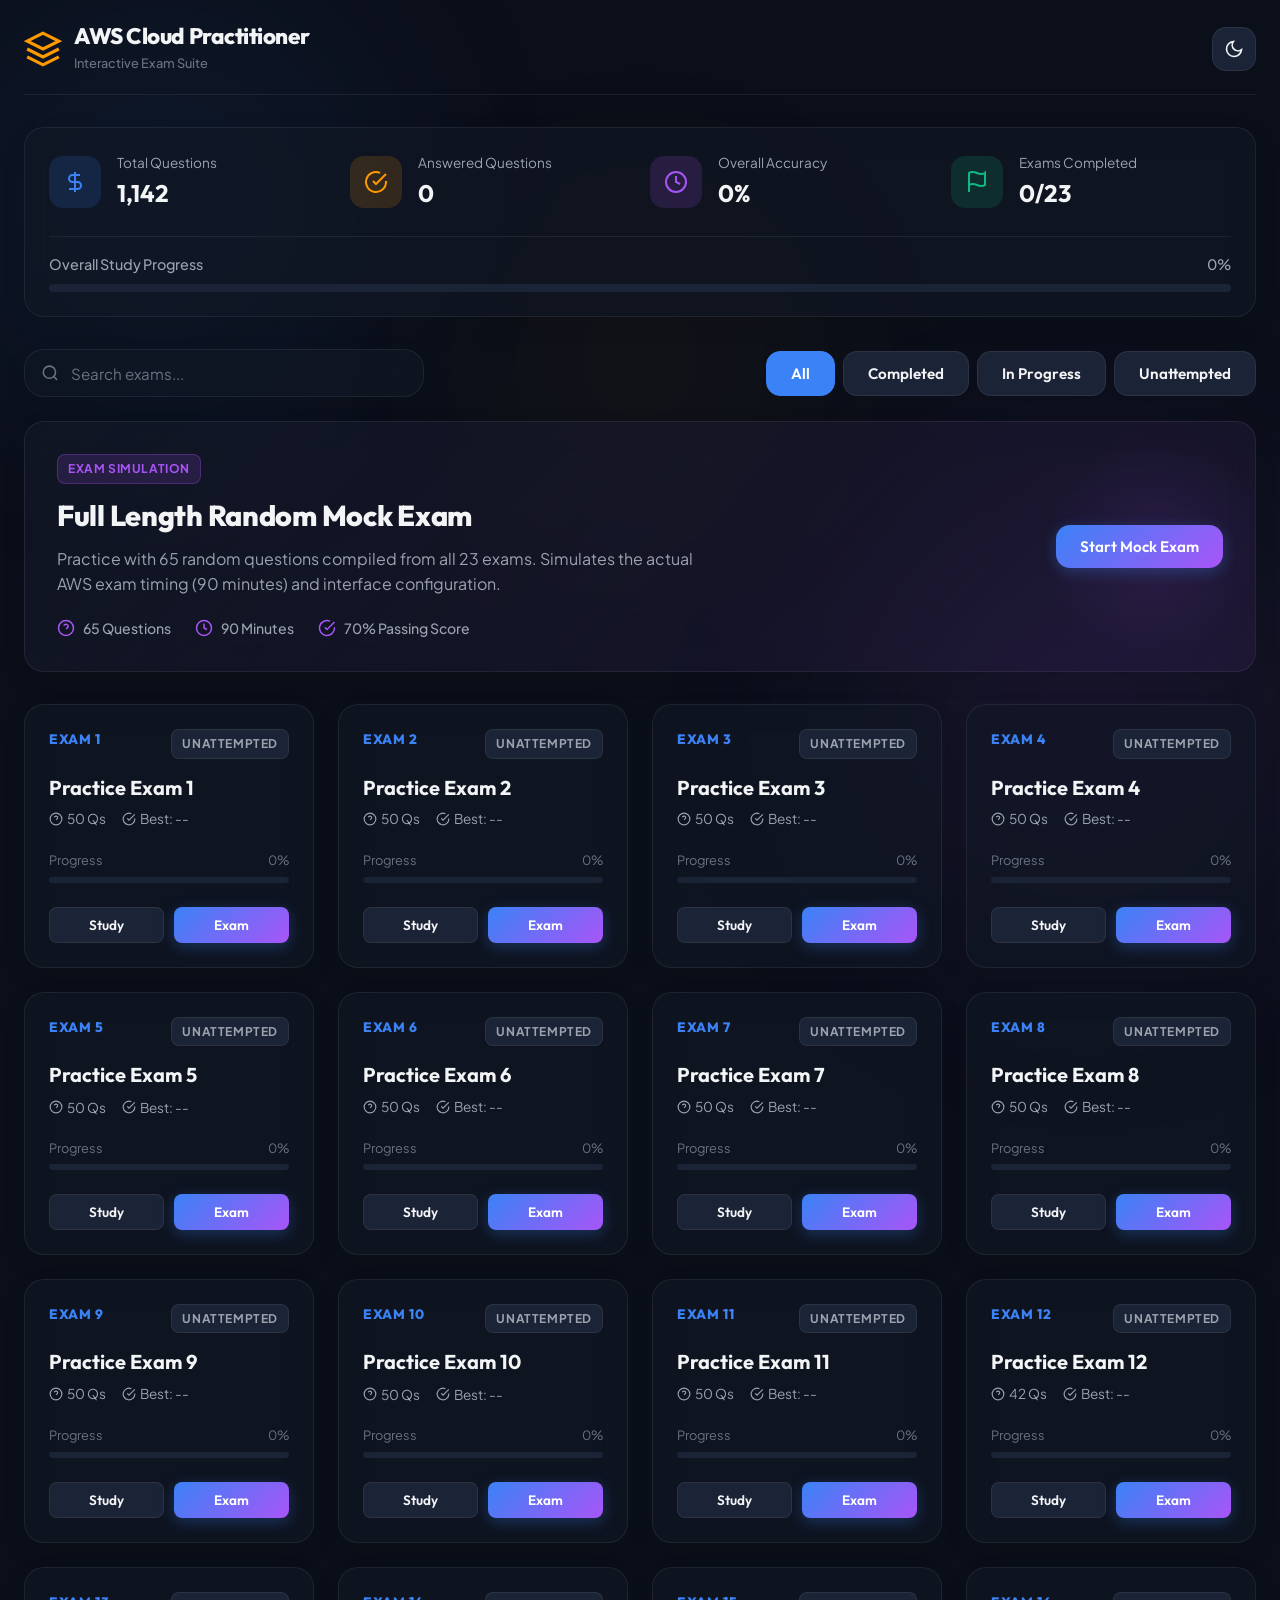
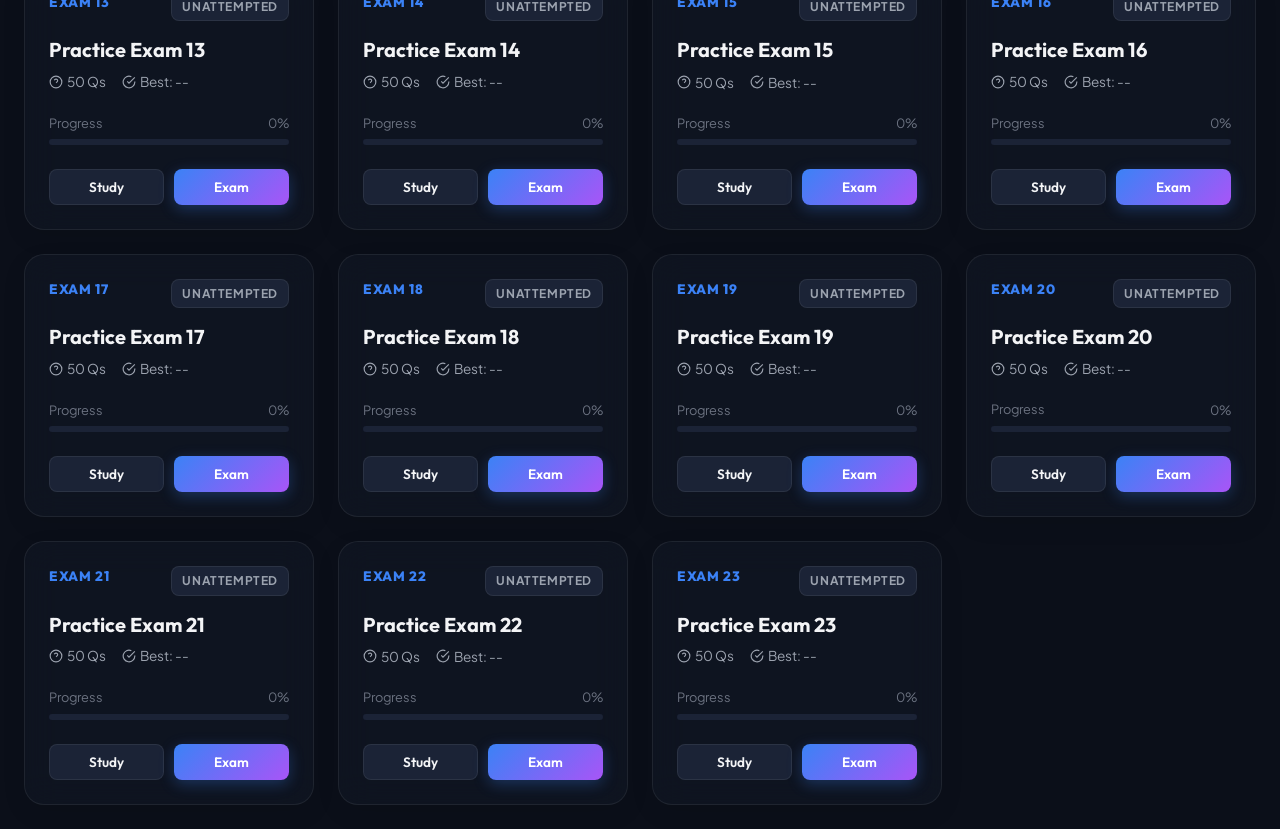
==== commit ee472d21: "feat: add Submit button for instant feedback in both Study and Exam modes" ====
--- a/interactive-app/index.html
+++ b/interactive-app/index.html
@@ -249,7 +249,7 @@
             </div>
 
             <div class="footer-center">
-              <button class="btn btn-secondary" id="study-check-btn">Check Answer</button>
+              <button class="btn btn-primary" id="study-check-btn">Submit / إرسال</button>
             </div>
 
             <div class="footer-right">
--- a/interactive-app/style.css
+++ b/interactive-app/style.css
@@ -237,6 +237,14 @@
 .btn-secondary:hover {
   background-color: rgba(var(--border-rgb), 0.05);
   border-color: var(--text-secondary);
+}
+
+.btn:disabled {
+  opacity: 0.5;
+  cursor: not-allowed;
+  transform: none !important;
+  box-shadow: none !important;
+  pointer-events: none;
 }
 
 .btn-accent {
